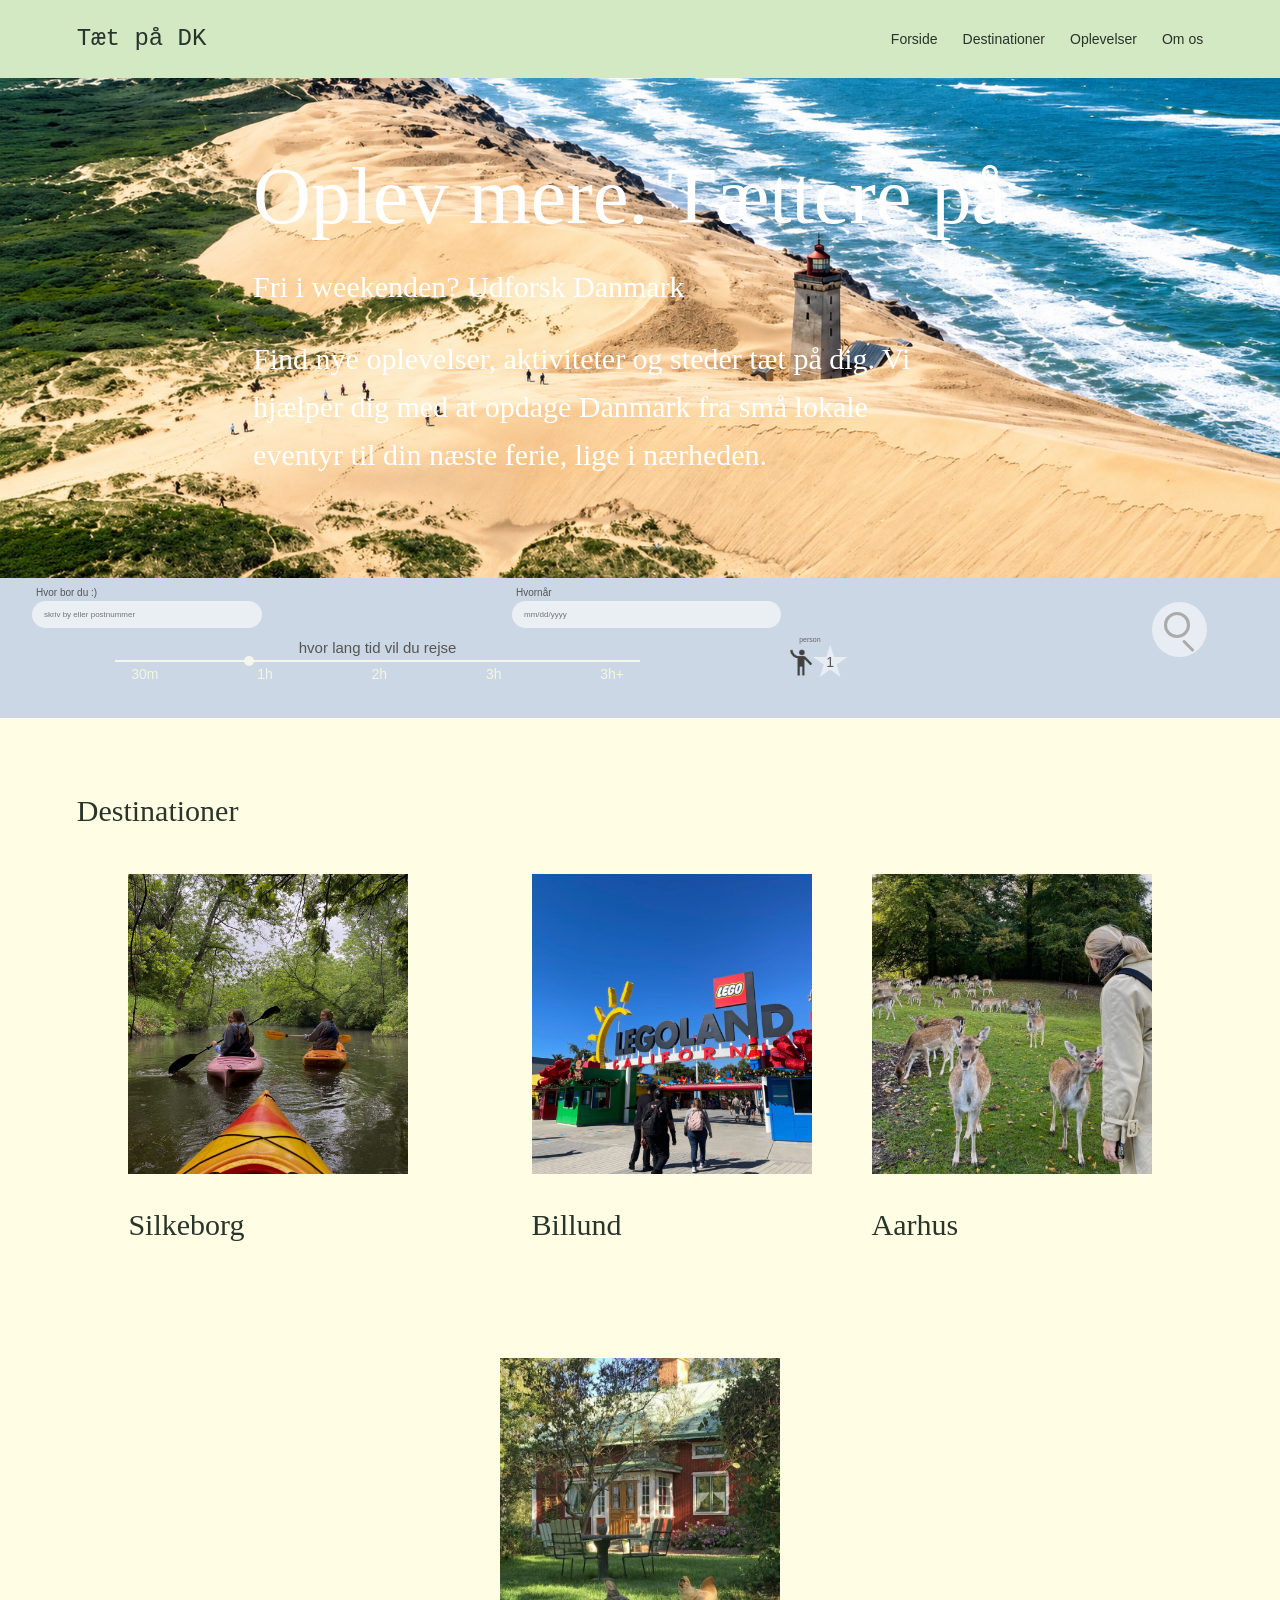
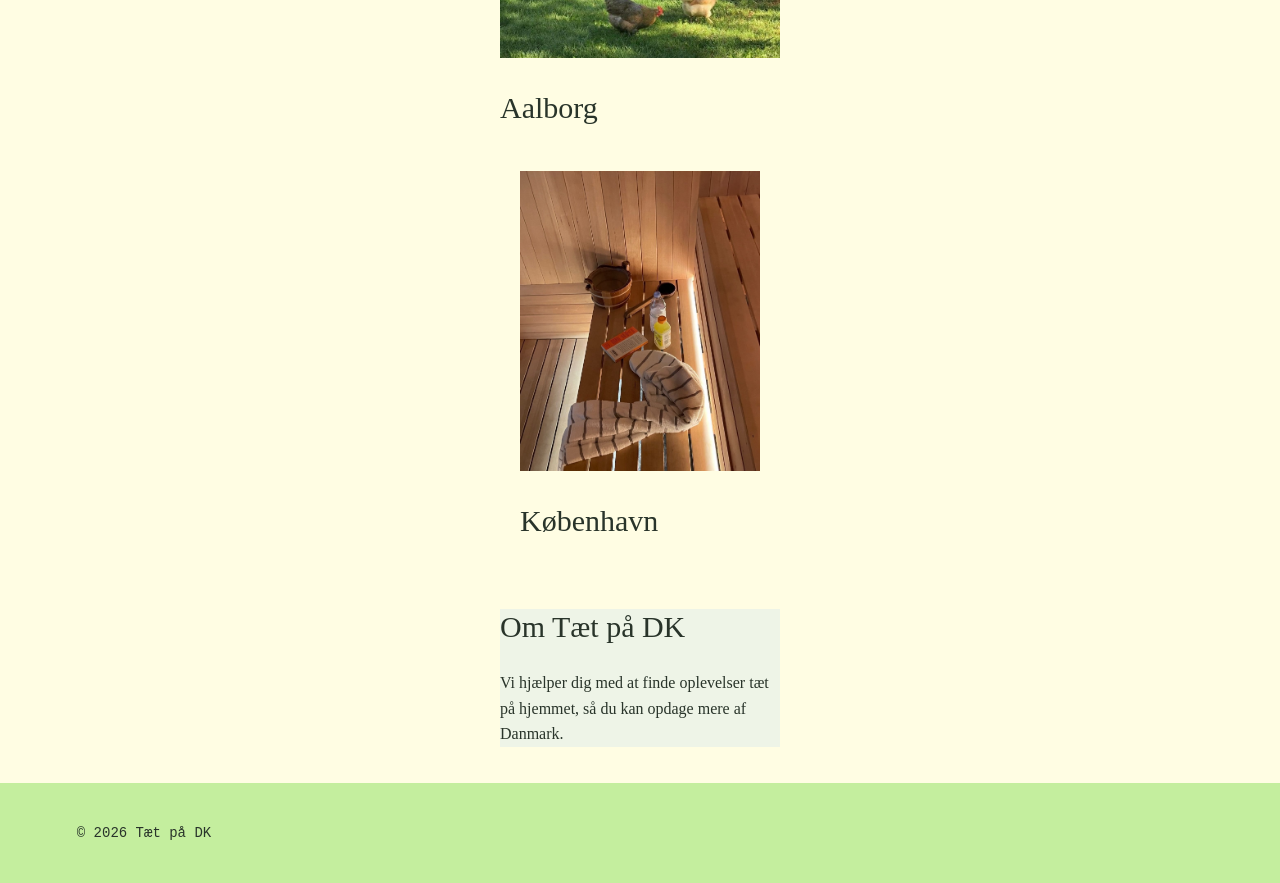
==== index.html @ 8f67522c "Update index.html" ====
<!DOCTYPE html>
<html lang="da">
<head>
  <meta charset="UTF-8">
  <meta name="viewport" content="width=device-width, initial-scale=1">
  <link rel="stylesheet" href="style.css">
  <title>Tæt på DK</title>
</head>
<body>

  <header>
    <a href="index.html">Tæt på DK</a>

    <nav>
      <a href="index.html">Forside</a>
      <a href="destinationer.html">Destinationer</a>
      <a href="oplevelser.html">Oplevelser</a>
      <a href="om-os.html">Om os</a>
    </nav>
  </header>

  <main>
    <section class="hero">
  <div class="hero-text">
      <h1>Oplev mere. Tættere på.</h1>
      <h2>Fri i weekenden? Udforsk Danmark</h2>
      <p>
        Find nye oplevelser, aktiviteter og steder tæt på dig. Vi hjælper dig med at opdage Danmark  fra små lokale eventyr til din næste ferie, lige i nærheden.
      </p>
    </section>
  </div> 
<div class="search-panel">

  <div class="location-box">
    <label for="location">Hvor bor du :)</label>
    <input
      id="location"
      type="text"
      placeholder="skriv by eller postnummer"
    >
  </div>


  <div class="date-box">
    <label for="date">Hvornår</label>
    <input
      id="date"
      type="text"
      placeholder="mm/dd/yyyy"
    >
  </div>


  <div class="travel-box">

    <div class="travel-title">
      hvor lang tid vil du rejse
    </div>

    <input
      id="travelTime"
      type="range"
      min="0"
      max="4"
      step="1"
      value="1"
    >

    <div class="time-labels">
      <span>30m</span>
      <span>1h</span>
      <span>2h</span>
      <span>3h</span>
      <span>3h+</span>
    </div>

  </div>


  <div class="person-box">

    <div class="person-label">person</div>

    <div class="person-row">

      <img src="guy.png"
      class="person-icon"
      alt=""
      >

      <div class="star">
        <input
          id="persons"
          type="number"
          value="1"
          min="1"
          max="99"
        >
      </div>

    </div>

  </div>


  <button class="search-button" type="button">
    <span class="search-icon"></span>
  </button>

</div>

</div>
    <section id="destinationer">
      <h2>Destinationer</h2>
       <div class="cards">
    <div class="card">
      <img src="kayak.jpg" alt="kajak i silkeborg">
      <h2>Silkeborg</h2>
    </div>
        <div class="cards">
    <div class="card">
      <img src="legoland.jpg" alt="legoland i Billund">
      <h2>Billund</h2>
    </div>
        <div class="cards">
    <div class="card">
      <img src="deer.jpg" alt="Deer I Aarhus">
      <h2>Aarhus</h2>
    </div>
    </section>
    <div class="cards">
    <div class="card">
      <img src="summerhus.jpg" alt="Sommerhus I Aalborg">
      <h2>Aalborg</h2>
        <div class="cards">
    <div class="card">
      <img src="saunagus.jpg" alt="saunagus i København">
      <h2>København</h2>
    </div>
    </div>
   
    <section id="om-os">
      <h2>Om Tæt på DK</h2>
      <p>
        Vi hjælper dig med at finde oplevelser tæt på hjemmet,
        så du kan opdage mere af Danmark.
      </p>
    </section>
  </main>

  <footer>
    <p>&copy; 2026 Tæt på DK</p>
  </footer>

</body>
</html>
---- style.css ----
* {
  box-sizing: border-box;
}

html {
  scroll-behavior: smooth;
}

body {
  margin: 0;
  background-color: #fffde3;
  color: #29342a;
  font-family: Georgia, "Times New Roman", serif;
  line-height: 1.6;
}

header {
  display: flex;
  justify-content: space-between;
  align-items: center;
  gap: 20px;
  padding: 20px 6%;
  background-color: #d2e9c4;
}

header > a {
  color: #29342a;
  font-family: "Courier New", monospace;
  font-size: 24px;
  text-decoration: none;
}

nav {
  display: flex;
  flex-wrap: wrap;
  gap: 25px;
}

nav a {
  color: #29342a;
  font-family: Arial, sans-serif;
  font-size: 14px;
  text-decoration: none;
}

nav a:hover {
  text-decoration: underline;
}


main > section {
  padding: 50px 6%;
}

h1,
h2,
h3 {
  line-height: 1.2;
  font-weight: normal;
}

h1 {
  margin-top: 0;
  font-size: 48px;
}

h2 {
  font-size: 30px;
}

h3 {
  font-size: 24px;
}

p {
  max-width: 700px;
}

main > section:first-child {
  padding-top: 70px;
  padding-bottom: 70px;
  background-color: #b8cbb0;
}

main > section:first-child > a {
  display: inline-block;
  margin-top: 15px;
  padding: 12px 24px;
  border-radius: 25px;
  background-color: #fffde3;
  color: #29342a;
  text-decoration: none;
}

main > section:first-child > a:hover {
  background-color: #d2e9c4;
}

#destinationer ul {
  display: flex;
  flex-wrap: wrap;
  gap: 20px;
  padding: 0;
  list-style: none;
}

#destinationer li {
  padding: 20px 35px;
  background-color: #d2e9c4;
}

#oplevelser {
  display: grid;
  grid-template-columns: repeat(3, 1fr);
  gap: 25px;
}

#oplevelser > h2 {
  grid-column: 1 / -1;
  margin-top: 0;
}

article {
  padding: 25px;
  background-color: #d8e9ed;
}

article h3 {
  margin-top: 0;
}


#om-os {
  background-color: #eef4e7;
}


footer {
  padding: 25px 6%;
  background-color: #c4ee9e;
  font-family: "Courier New", monospace;
  font-size: 14px;
}


a:focus-visible {
  outline: 5px solid #476a39;
  outline-offset: 5px;
}
.cards {
  display: flex;
  justify-content: space-around;
  gap: 20px;
}

.card {
  background-color:FFFFDA;
  width: 320px;
  padding: 20px;
}

.card img {
   width: 100%;
  height: 300px;

  object-fit: cover;
}

@media (max-width: 700px) {
  header {
    flex-direction: column;
    align-items: flex-start;
  }

  nav {
    gap: 15px;
  }

  h1 {
    font-size: 34px;
  }

  main > section {
    padding: 35px 6%;
  }

  #oplevelser {
    grid-template-columns: 1fr;
  }
}
* {
  box-sizing: border-box;
}



.search-panel {
  position: relative;
  width: 100%;
  height: 140px;
  background: #cbd7e4;
  color: #555;
  font-family: Arial, Helvetica, sans-serif;
}



.location-box {
  position: absolute;
  left: 2.5%;
  top: 10px;
  width: 18%;
}

.location-box label,
.date-box label {
  display: block;
  margin-left: 4px;
  margin-bottom: 3px;
  font-size: 10px;
  line-height: 1;
  color: #555;
}

.location-box input,
.date-box input {
  display: block;
  width: 100%;
  height: 27px;

  padding: 0 12px;

  border: 0;
  outline: 0;
  border-radius: 14px;

  background: rgba(255, 255, 255, 0.6);

  font-family: Arial, sans-serif;
  font-size: 8px;
  color: #555;
}


.date-box {
  position: absolute;
  left: 40%;
  top: 10px;
  width: 21%;
}



.travel-box {
  position: absolute;

  left: 9%;
  top: 62px;

  width: 41%;
}

.travel-title {
  margin-bottom: 5px;

  text-align: center;

  font-size: 15px;
  line-height: 1;
  color: #555;
}




.travel-box input[type="range"] {
  display: block;

  width: 100%;
  height: 2px;

  margin: 0;

  appearance: none;
  -webkit-appearance: none;

  border: 0;
  outline: 0;

  background: #f4f7e9;
}


.travel-box input[type="range"]::-webkit-slider-thumb {
  width: 10px;
  height: 10px;

  appearance: none;
  -webkit-appearance: none;

  border: 0;
  border-radius: 50%;

  background: #f5f5eb;

  cursor: pointer;
}

.travel-box input[type="range"]::-moz-range-thumb {
  width: 10px;
  height: 10px;

  border: 0;
  border-radius: 50%;

  background: #f5f5eb;
}


.time-labels {
  display: flex;
  justify-content: space-between;

  padding: 5px 16px 0;

  font-size: 14px;
  line-height: 1;

  color: #f3f7df;
}


.person-box {
  position: absolute;

  left: 61.5%;
  top: 58px;

  width: 75px;
}

.person-label {
  margin-left: 12px;
  margin-bottom: 0;

  font-size: 7px;
  line-height: 1;

  color: #666;
}

.person-row {
  display: flex;
  align-items: center;
}

.person-icon {
  display: block;

  width: 28px;
  height: 38px;

  object-fit: contain;

  position: relative;
  z-index: 2;
}


.star {
  display: flex;
  align-items: center;
  justify-content: center;

  width: 36px;
  height: 36px;

  margin-left: -3px;

  background: rgba(255, 255, 255, 0.55);

  clip-path: polygon(
    50% 0%,
    61% 35%,
    98% 35%,
    68% 56%,
    79% 91%,
    50% 70%,
    21% 91%,
    32% 56%,
    2% 35%,
    39% 35%
  );
}


.star input {
  width: 20px;

  padding: 0;

  border: 0;
  outline: 0;

  background: transparent;

  font-family: Arial, sans-serif;
  font-size: 14px;
  text-align: center;
  color: #555;
}

.star input::-webkit-inner-spin-button,
.star input::-webkit-outer-spin-button {
  -webkit-appearance: none;
  margin: 0;
}

.star input[type="number"] {
  -moz-appearance: textfield;
}


.search-button {
  position: absolute;

  right: 5.7%;
  top: 24px;

  width: 55px;
  height: 55px;

  padding: 0;

  border: 0;
  border-radius: 50%;

  background: rgba(255, 255, 255, 0.55);

  cursor: pointer;
}

.search-icon {
  position: absolute;

  left: 12px;
  top: 10px;

  width: 26px;
  height: 26px;

  border: 3px solid #aaa;
  border-radius: 50%;
}

.search-icon::after {
  content: "";

  position: absolute;

  width: 15px;
  height: 3px;

  right: -11px;
  bottom: -7px;

  border-radius: 2px;

  background: #aaa;

  transform: rotate(45deg);
  transform-origin: left center;
}


@media (max-width: 700px) {

  .search-panel {
    height: 400px;
  }

  .location-box {
    left: 5%;
    top: 15px;
    width: 42%;
  }

  .date-box {
    left: 53%;
    top: 15px;
    width: 42%;
  }

  .travel-box {
    left: 8%;
    top: 90px;
    width: 84%;
  }

  .person-box {
    left: 30%;
    top: 175px;
  }

  .search-button {
    right: 30%;
    top: 180px;
  }
}
.hero {
  width: 100%;
  height: 500px;

  background-image: url("coast2.png");
  background-size: cover;
  background-position: center;
  background-repeat: no-repeat;

  display: flex;
  align-items: center;
  justify-content: center;
}

.hero-text {
  text-align: left;
  color: white;
}

.hero h1 {
  font-size: 80px;
  margin: 0;
}

.hero p {
  font-size: 30px;
}
   
;
    top: 180px;
  }
}
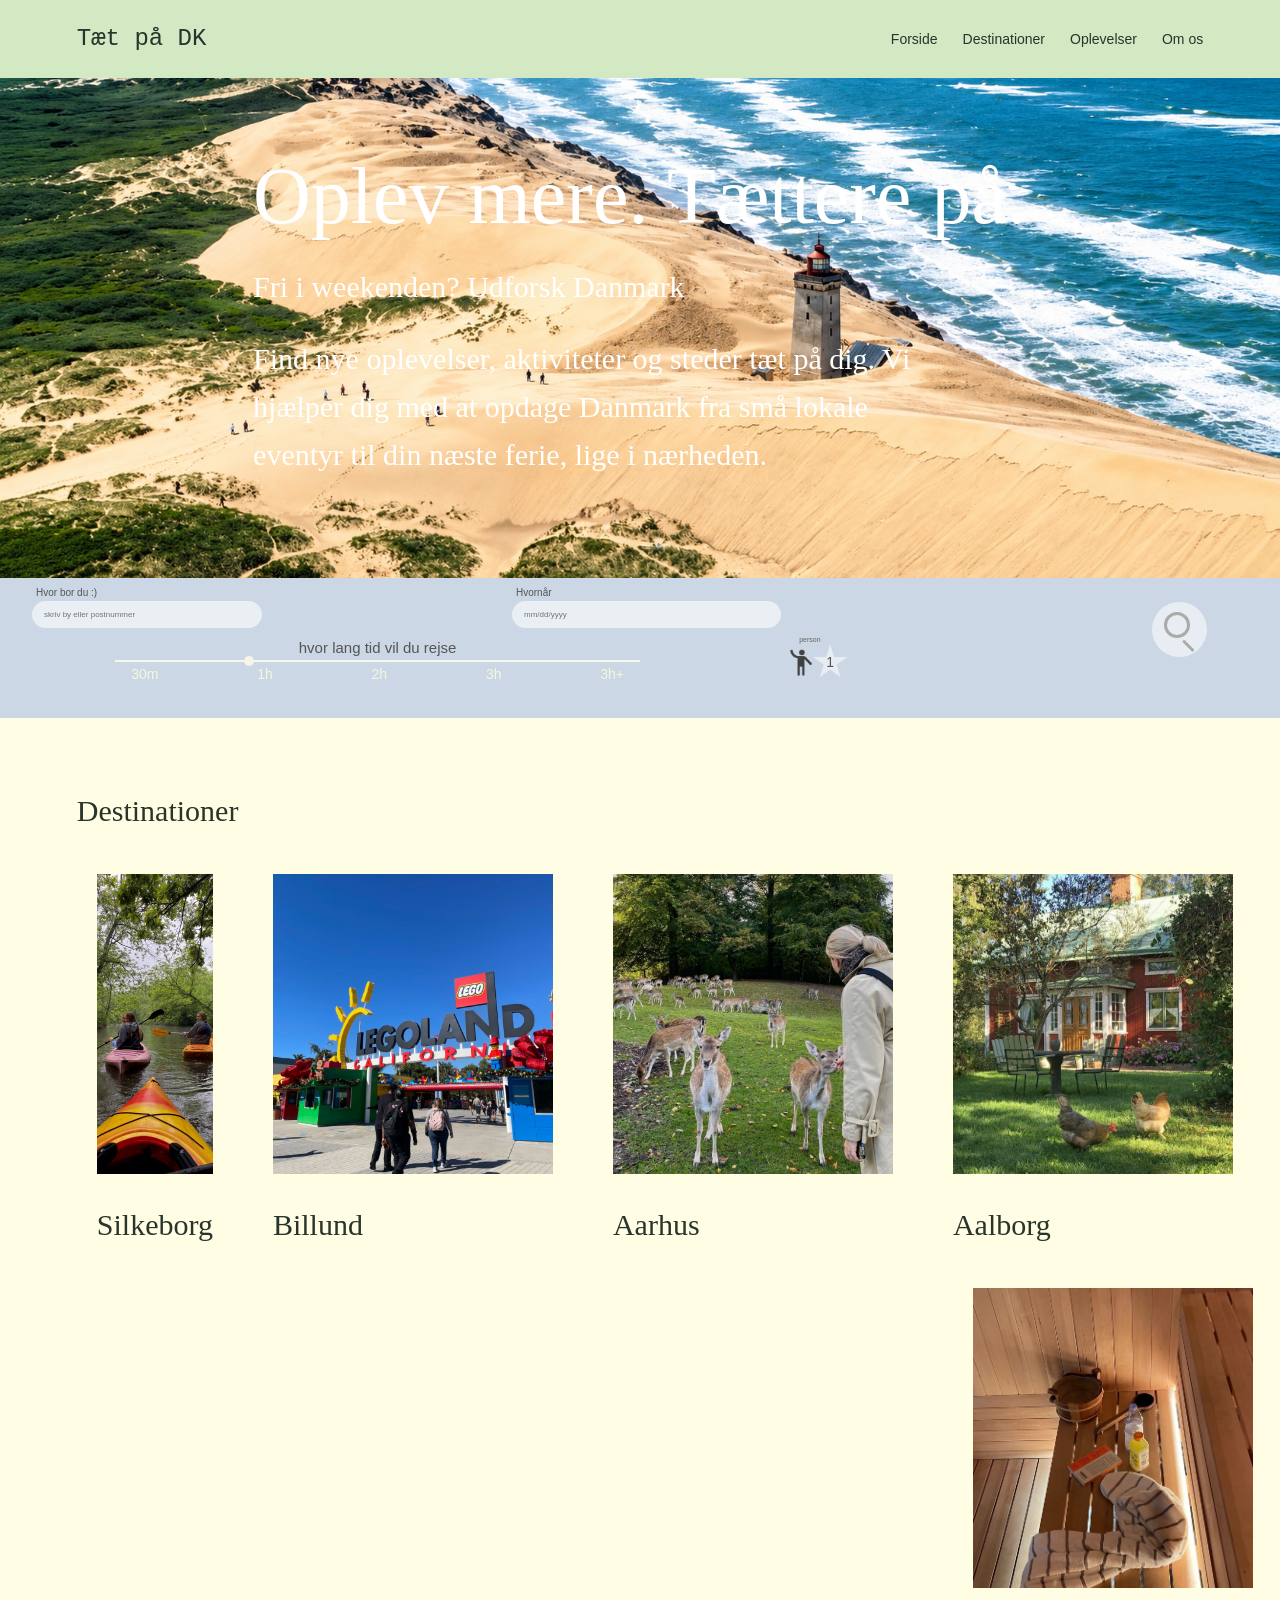
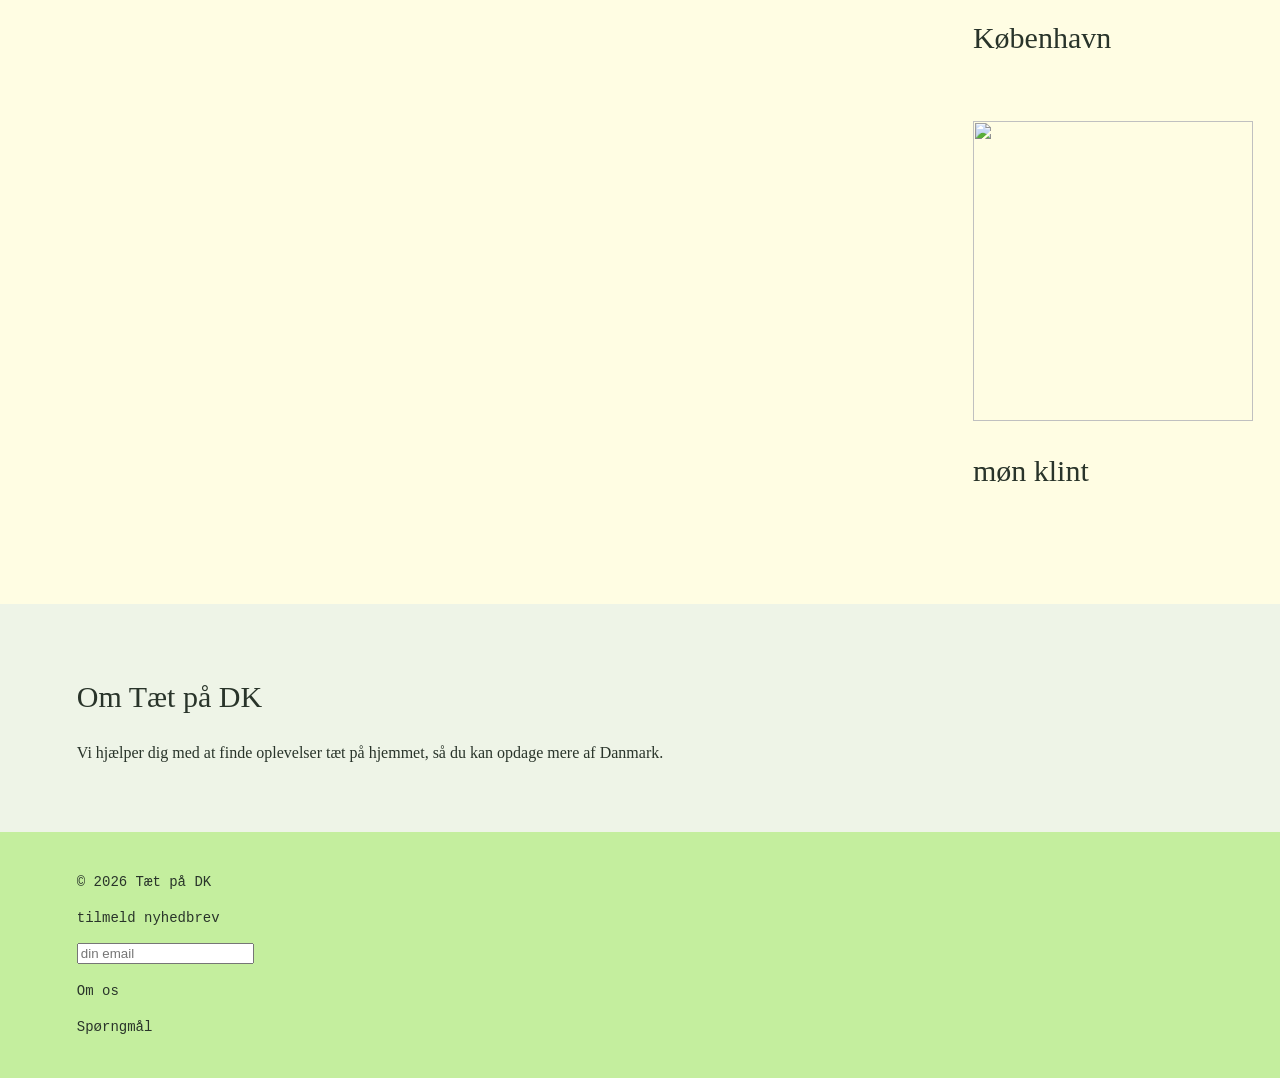
==== commit f684e25f: "Update index.html" ====
--- a/index.html
+++ b/index.html
@@ -112,7 +112,7 @@
 
 </div>
     <section id="destinationer">
-      <h2>Destinationer</h2>
+    <h2>Destinationer</h2>
        <div class="cards">
     <div class="card">
       <img src="kayak.jpg" alt="kajak i silkeborg">
@@ -128,18 +128,21 @@
       <img src="deer.jpg" alt="Deer I Aarhus">
       <h2>Aarhus</h2>
     </div>
-    </section>
     <div class="cards">
     <div class="card">
       <img src="summerhus.jpg" alt="Sommerhus I Aalborg">
       <h2>Aalborg</h2>
         <div class="cards">
+    </div>
     <div class="card">
       <img src="saunagus.jpg" alt="saunagus i København">
       <h2>København</h2>
     </div>
-    </div>
-   
+    <div class="card">
+      <img src="mns.png" alt="">
+      <h2>møn klint</h2>
+    </div> 
+   </section>
     <section id="om-os">
       <h2>Om Tæt på DK</h2>
       <p>
@@ -151,6 +154,15 @@
 
   <footer>
     <p>&copy; 2026 Tæt på DK</p>
+    <p>tilmeld nyhedbrev</p>
+     <input
+      id="location"
+      type="text"
+      placeholder="din email"
+    >
+    <p>Om os</p>
+    <p>Spørngmål</p>
+    
   </footer>
 
 </body>
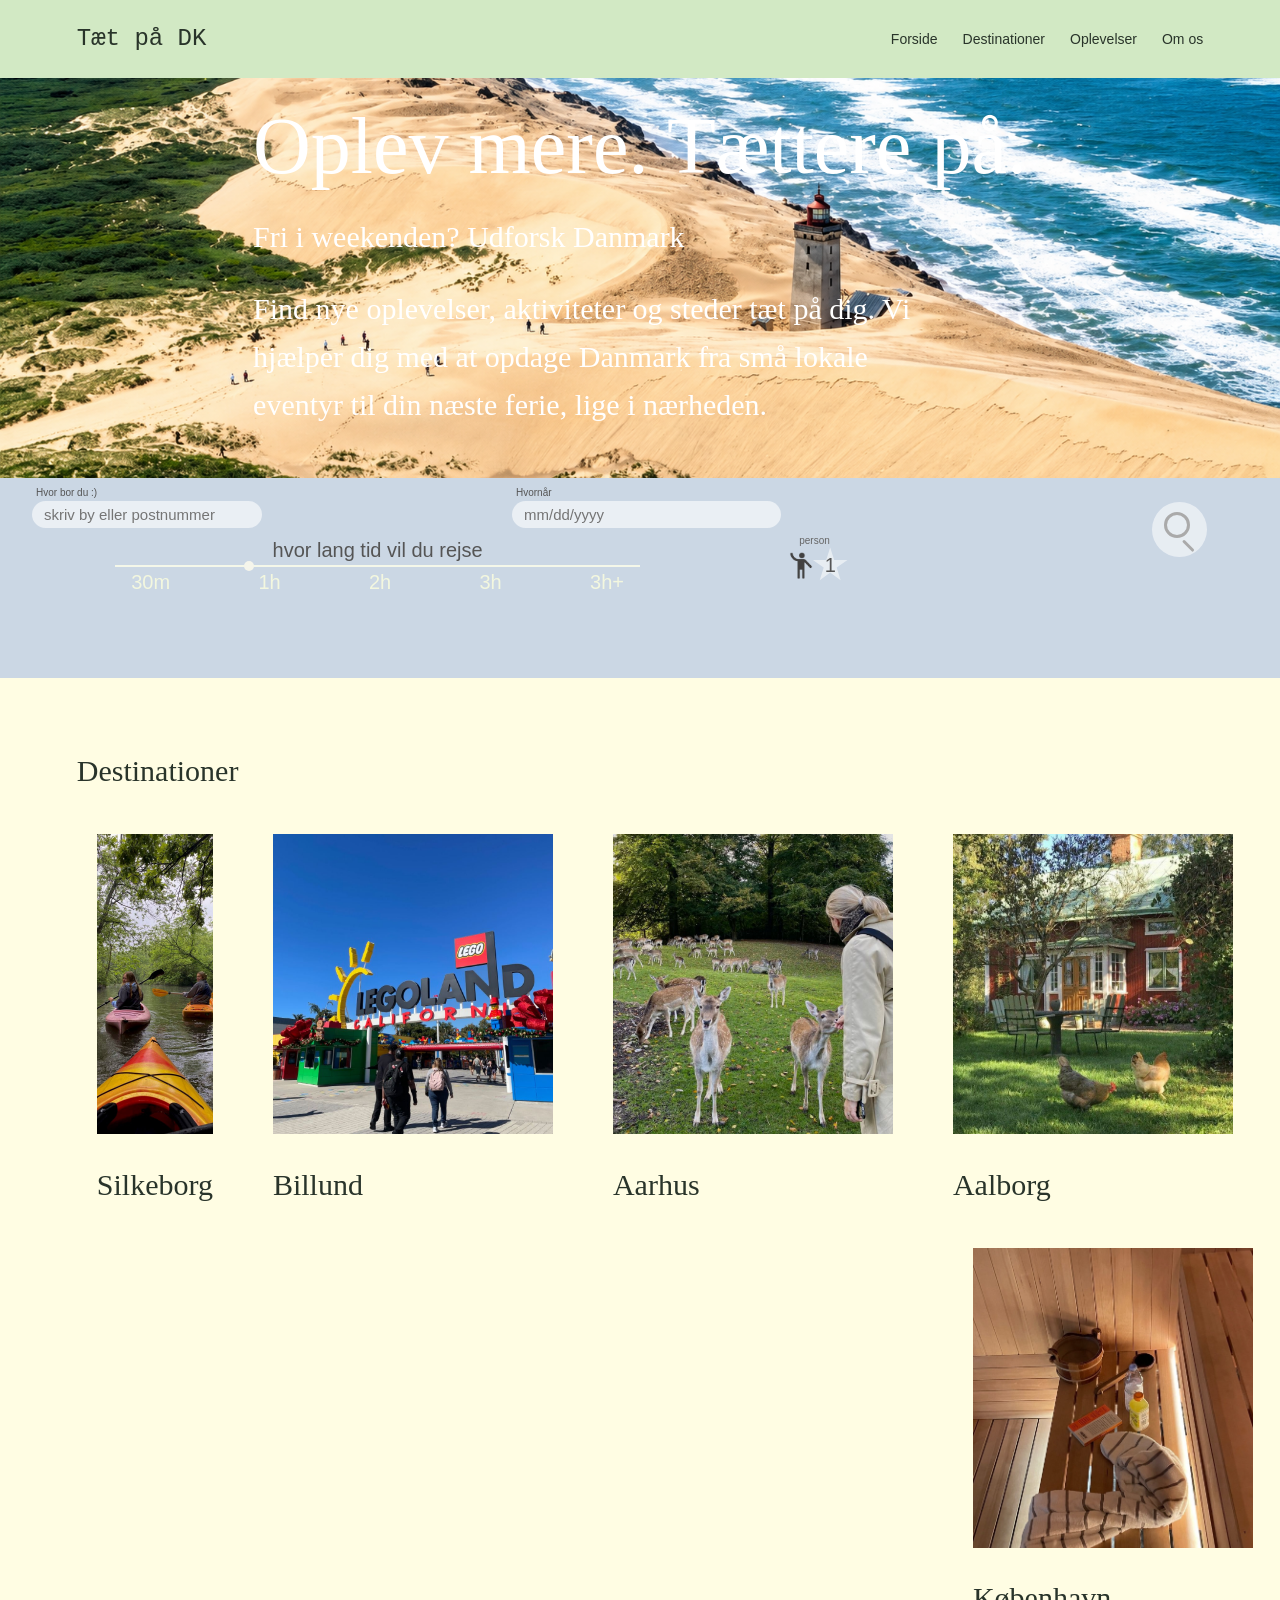
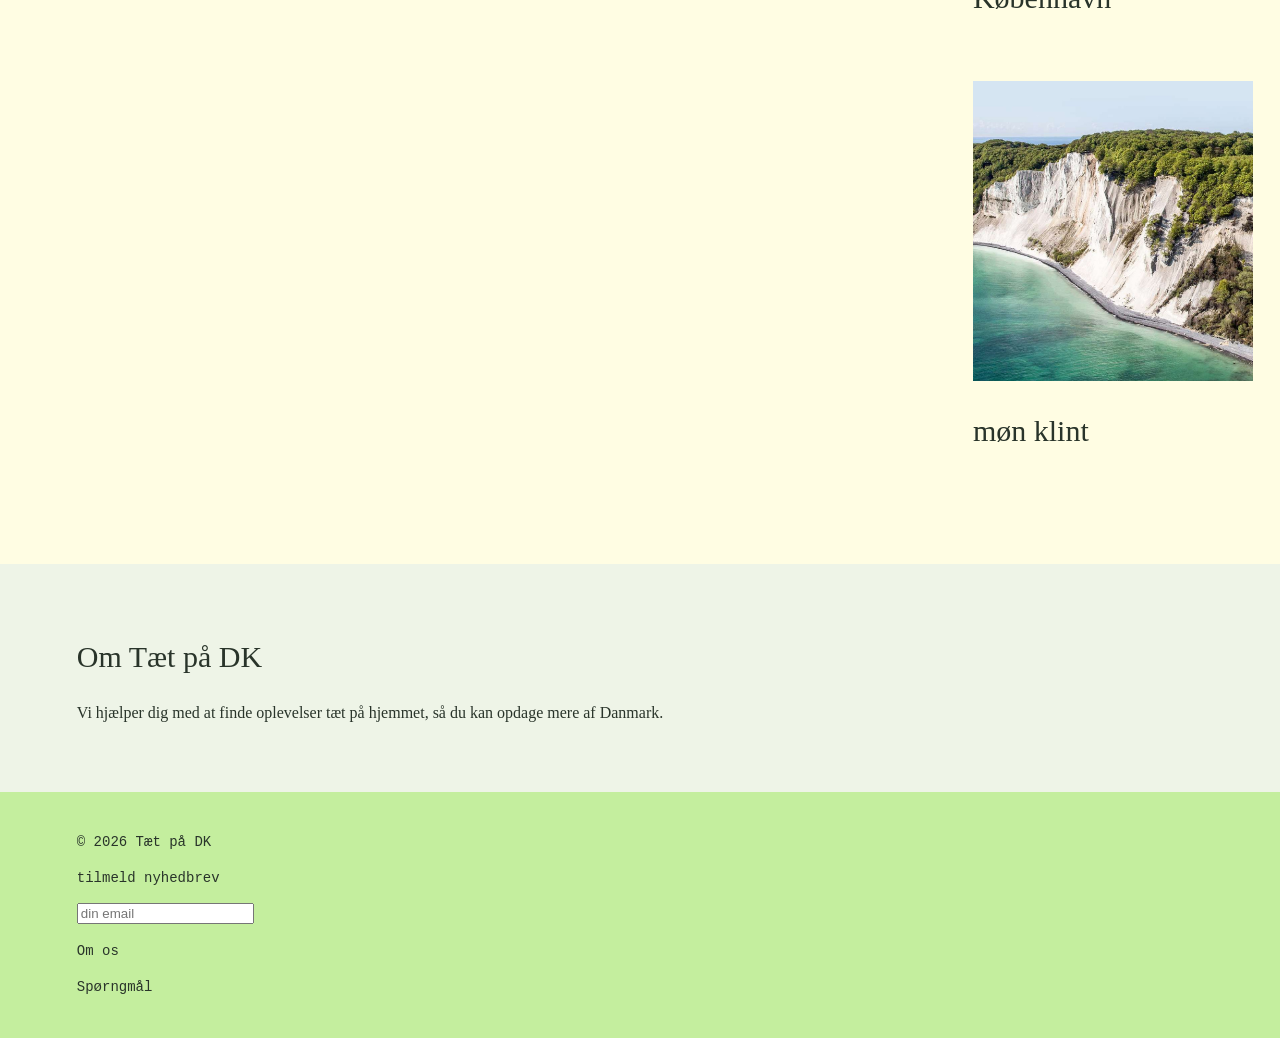
==== commit 4cf3e5eb: "Fix indentation for destination cards section" ====
--- a/index.html
+++ b/index.html
@@ -113,7 +113,7 @@
 </div>
     <section id="destinationer">
     <h2>Destinationer</h2>
-       <div class="cards">
+  <div class="cards">
     <div class="card">
       <img src="kayak.jpg" alt="kajak i silkeborg">
       <h2>Silkeborg</h2>
@@ -142,6 +142,7 @@
       <img src="mns.png" alt="">
       <h2>møn klint</h2>
     </div> 
+    </div>
    </section>
     <section id="om-os">
       <h2>Om Tæt på DK</h2>
--- a/style.css
+++ b/style.css
@@ -198,7 +198,7 @@
 .search-panel {
   position: relative;
   width: 100%;
-  height: 140px;
+  height: 200px;
   background: #cbd7e4;
   color: #555;
   font-family: Arial, Helvetica, sans-serif;
@@ -238,7 +238,7 @@
   background: rgba(255, 255, 255, 0.6);
 
   font-family: Arial, sans-serif;
-  font-size: 8px;
+  font-size: 15px;
   color: #555;
 }
 
@@ -266,7 +266,7 @@
 
   text-align: center;
 
-  font-size: 15px;
+  font-size: 20px;
   line-height: 1;
   color: #555;
 }
@@ -324,7 +324,7 @@
 
   padding: 5px 16px 0;
 
-  font-size: 14px;
+  font-size: 20px;
   line-height: 1;
 
   color: #f3f7df;
@@ -344,7 +344,7 @@
   margin-left: 12px;
   margin-bottom: 0;
 
-  font-size: 7px;
+  font-size: 10px;
   line-height: 1;
 
   color: #666;
@@ -406,7 +406,7 @@
   background: transparent;
 
   font-family: Arial, sans-serif;
-  font-size: 14px;
+  font-size: 20px;
   text-align: center;
   color: #555;
 }
@@ -477,7 +477,7 @@
 @media (max-width: 700px) {
 
   .search-panel {
-    height: 400px;
+    height: 500px;
   }
 
   .location-box {
@@ -510,7 +510,7 @@
 }
 .hero {
   width: 100%;
-  height: 500px;
+  height: 400px;
 
   background-image: url("coast2.png");
   background-size: cover;
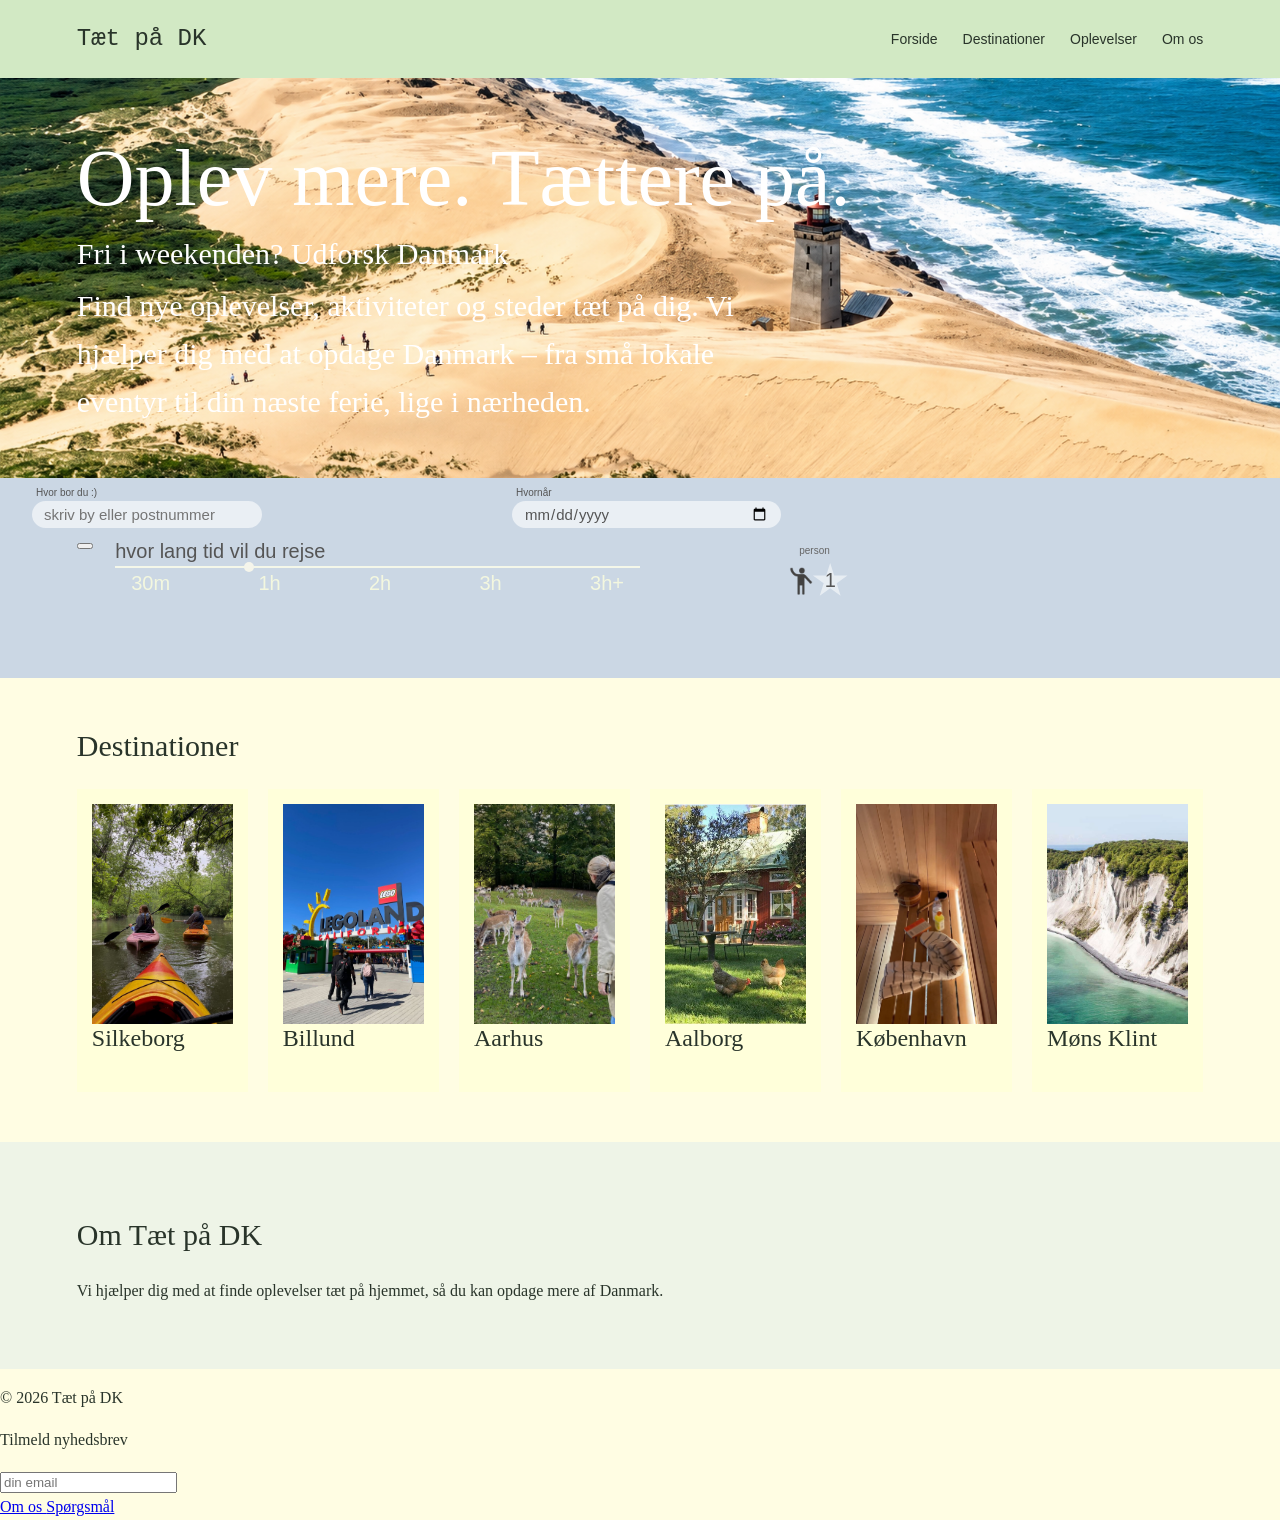
==== commit 56576689: "Update index.html" ====
--- a/index.html
+++ b/index.html
@@ -1,15 +1,21 @@
 <!DOCTYPE html>
 <html lang="da">
+
 <head>
   <meta charset="UTF-8">
-  <meta name="viewport" content="width=device-width, initial-scale=1">
+  <meta name="viewport" content="width=device-width, initial-scale=1.0">
+
+  <title>Tæt på DK</title>
+
   <link rel="stylesheet" href="style.css">
-  <title>Tæt på DK</title>
 </head>
+
 <body>
-
   <header>
-    <a href="index.html">Tæt på DK</a>
+
+    <a class="logo" href="index.html">
+      Tæt på DK
+    </a>
 
     <nav>
       <a href="index.html">Forside</a>
@@ -17,154 +23,197 @@
       <a href="oplevelser.html">Oplevelser</a>
       <a href="om-os.html">Om os</a>
     </nav>
+
   </header>
-
-  <main>
+<main>
     <section class="hero">
-  <div class="hero-text">
-      <h1>Oplev mere. Tættere på.</h1>
-      <h2>Fri i weekenden? Udforsk Danmark</h2>
-      <p>
-        Find nye oplevelser, aktiviteter og steder tæt på dig. -Vi hjælper dig med at opdage Danmark  fra små lokale eventyr til din næste ferie, lige i nærheden.
-      </p>
-    </section>
-  </div> 
-<div class="search-panel">
-
-  <div class="location-box">
-    <label for="location">Hvor bor du :)</label>
-    <input
-      id="location"
-      type="text"
-      placeholder="skriv by eller postnummer"
-    >
-  </div>
-
-
-  <div class="date-box">
-    <label for="date">Hvornår</label>
-    <input
-      id="date"
-      type="text"
-      placeholder="mm/dd/yyyy"
-    >
-  </div>
-
-
-  <div class="travel-box">
-
-    <div class="travel-title">
-      hvor lang tid vil du rejse
-    </div>
-
-    <input
-      id="travelTime"
-      type="range"
-      min="0"
-      max="4"
-      step="1"
-      value="1"
-    >
-
-    <div class="time-labels">
-      <span>30m</span>
-      <span>1h</span>
-      <span>2h</span>
-      <span>3h</span>
-      <span>3h+</span>
-    </div>
-
-  </div>
-
-
-  <div class="person-box">
-
-    <div class="person-label">person</div>
-
-    <div class="person-row">
-
-      <img src="guy.png"
-      class="person-icon"
-      alt=""
-      >
-
-      <div class="star">
-        <input
-          id="persons"
-          type="number"
+
+      <div class="hero-text">
+        <h1>Oplev mere. Tættere på.</h1>
+        <h2>
+          Fri i weekenden? Udforsk Danmark
+        </h2>
+        <p>
+          Find nye oplevelser, aktiviteter og steder tæt på dig.
+          Vi hjælper dig med at opdage Danmark – fra små lokale
+          eventyr til din næste ferie, lige i nærheden.
+        </p>
+
+      </div>
+    </section>
+    <section class="search-panel">
+
+      <div class="location-box">
+
+        <label for="location">
+          Hvor bor du :)
+        </label>
+        <input
+          id="location"
+          name="location"
+          type="text"
+          placeholder="skriv by eller postnummer">
+
+      </div>
+      <div class="date-box">
+
+        <label for="date">
+          Hvornår
+        </label>
+
+        <input
+          id="date"
+          name="date"
+          type="date">
+
+      </div>
+      <div class="travel-box">
+
+        <label
+          class="travel-title"
+          for="travelTime"
+        >
+          hvor lang tid vil du rejse
+        </label>
+
+        <input
+          id="travelTime"
+          name="travelTime"
+          type="range"
+          min="0"
+          max="4"
+          step="1"
           value="1"
-          min="1"
-          max="99"
-        >
-      </div>
-
-    </div>
-
-  </div>
-
-
-  <button class="search-button" type="button">
-    <span class="search-icon"></span>
-  </button>
-
-</div>
-
-</div>
+        >
+
+        <div class="time-labels">
+          <span>30m</span>
+          <span>1h</span>
+          <span>2h</span>
+          <span>3h</span>
+          <span>3h+</span>
+        </div>
+
+      </div>
+      <div class="person-box">
+
+        <label
+          class="person-label"
+          for="persons"
+        >
+          person
+        </label>
+        <div class="person-row">
+          <img src="guy.png" class="person-icon" alt="">
+
+          <div class="star">
+
+            <input
+              id="persons"
+              name="persons"
+              type="number"
+              value="1"
+              min="1"
+              max="99"
+              aria-label="Antal personer"
+            >
+          </div>
+
+        </div>
+
+      </div>
+      <button
+        class="search-button"
+        type="button"
+        aria-label="Søg">
+        <span class="search-icon"></span>
+      </button>
+    </section>
     <section id="destinationer">
-    <h2>Destinationer</h2>
-  <div class="cards">
-    <div class="card">
-      <img src="kayak.jpg" alt="kajak i silkeborg">
-      <h2>Silkeborg</h2>
-    </div>
-        <div class="cards">
-    <div class="card">
-      <img src="legoland.jpg" alt="legoland i Billund">
-      <h2>Billund</h2>
-    </div>
-        <div class="cards">
-    <div class="card">
-      <img src="deer.jpg" alt="Deer I Aarhus">
-      <h2>Aarhus</h2>
-    </div>
-    <div class="cards">
-    <div class="card">
-      <img src="summerhus.jpg" alt="Sommerhus I Aalborg">
-      <h2>Aalborg</h2>
-        <div class="cards">
-    </div>
-    <div class="card">
-      <img src="saunagus.jpg" alt="saunagus i København">
-      <h2>København</h2>
-    </div>
-    <div class="card">
-      <img src="mns.png" alt="">
-      <h2>møn klint</h2>
-    </div> 
-    </div>
-   </section>
+      <h2>Destinationer</h2>
+      <div class="cards">
+        <article class="card">
+          <img src="kayak.jpg" alt="Kajak i Silkeborg">
+          <h3>Silkeborg</h3>
+
+        </article>
+        <article class="card">
+          <img src="legoland.jpg" alt="Legoland i Billund">
+          <h3>Billund</h3>
+        </article>
+        <article class="card">
+          <img src="deer.jpg" alt="Hjorte i Aarhus">
+          <h3>Aarhus</h3>
+        </article>
+        <article class="card">
+          <img src="summerhus.jpg" alt="Sommerhus i Aalborg">
+          <h3>Aalborg</h3>
+        </article>
+        <article class="card">
+          <img src="saunagus.jpg" alt="Saunagus i København">
+          <h3>København</h3>
+        </article>
+        <article class="card">
+
+          <img src="mns.png"
+            alt="Møns Klint"
+          >
+          <h3>Møns Klint</h3>
+        </article>
+
+      </div>
+
+    </section>
+
     <section id="om-os">
+
       <h2>Om Tæt på DK</h2>
+
       <p>
         Vi hjælper dig med at finde oplevelser tæt på hjemmet,
         så du kan opdage mere af Danmark.
       </p>
+
     </section>
   </main>
-
   <footer>
-    <p>&copy; 2026 Tæt på DK</p>
-    <p>tilmeld nyhedbrev</p>
-     <input
-      id="location"
-      type="text"
-      placeholder="din email"
-    >
-    <p>Om os</p>
-    <p>Spørngmål</p>
-    
+
+    <div class="footer-content">
+
+      <div>
+        <p>&copy; 2026 Tæt på DK</p>
+      </div>
+
+      <div>
+
+        <p>Tilmeld nyhedsbrev</p>
+
+        <input
+          id="email"
+          name="email"
+          type="email"
+          placeholder="din email"
+        >
+
+      </div>
+
+      <div class="footer-links">
+
+        <a href="om-os.html">
+          Om os
+        </a>
+
+        <a href="#">
+          Spørgsmål
+        </a>
+
+      </div>
+
+    </div>
+
   </footer>
 
+
 </body>
+
 </html>
--- a/style.css
+++ b/style.css
@@ -15,12 +15,15 @@
   line-height: 1.6;
 }
 
+
 header {
   display: flex;
   justify-content: space-between;
   align-items: center;
   gap: 20px;
+
   padding: 20px 6%;
+
   background-color: #d2e9c4;
 }
 
@@ -30,7 +33,6 @@
   font-size: 24px;
   text-decoration: none;
 }
-
 nav {
   display: flex;
   flex-wrap: wrap;
@@ -48,7 +50,6 @@
   text-decoration: underline;
 }
 
-
 main > section {
   padding: 50px 6%;
 }
@@ -77,155 +78,80 @@
   max-width: 700px;
 }
 
-main > section:first-child {
-  padding-top: 70px;
-  padding-bottom: 70px;
-  background-color: #b8cbb0;
-}
-
-main > section:first-child > a {
-  display: inline-block;
-  margin-top: 15px;
-  padding: 12px 24px;
-  border-radius: 25px;
-  background-color: #fffde3;
-  color: #29342a;
-  text-decoration: none;
-}
-
-main > section:first-child > a:hover {
-  background-color: #d2e9c4;
-}
-
-#destinationer ul {
-  display: flex;
-  flex-wrap: wrap;
-  gap: 20px;
-  padding: 0;
-  list-style: none;
-}
-
-#destinationer li {
-  padding: 20px 35px;
-  background-color: #d2e9c4;
-}
-
-#oplevelser {
-  display: grid;
-  grid-template-columns: repeat(3, 1fr);
-  gap: 25px;
-}
-
-#oplevelser > h2 {
-  grid-column: 1 / -1;
-  margin-top: 0;
-}
-
-article {
-  padding: 25px;
-  background-color: #d8e9ed;
-}
-
-article h3 {
-  margin-top: 0;
-}
-
-
-#om-os {
-  background-color: #eef4e7;
-}
-
-
-footer {
-  padding: 25px 6%;
-  background-color: #c4ee9e;
-  font-family: "Courier New", monospace;
-  font-size: 14px;
-}
-
-
-a:focus-visible {
-  outline: 5px solid #476a39;
-  outline-offset: 5px;
-}
-.cards {
-  display: flex;
-  justify-content: space-around;
-  gap: 20px;
-}
-
-.card {
-  background-color:FFFFDA;
-  width: 320px;
-  padding: 20px;
-}
-
-.card img {
-   width: 100%;
-  height: 300px;
-
-  object-fit: cover;
-}
-
-@media (max-width: 700px) {
-  header {
-    flex-direction: column;
-    align-items: flex-start;
-  }
-
-  nav {
-    gap: 15px;
-  }
-
-  h1 {
-    font-size: 34px;
-  }
-
-  main > section {
-    padding: 35px 6%;
-  }
-
-  #oplevelser {
-    grid-template-columns: 1fr;
-  }
-}
-* {
-  box-sizing: border-box;
-}
-
-
+.hero {
+  width: 100%;
+  height: 400px;
+
+  padding: 0 6%;
+
+  background-image: url("coast2.png");
+  background-size: cover;
+  background-position: center;
+  background-repeat: no-repeat;
+
+  display: flex;
+  align-items: center;
+  justify-content: flex-start;
+}
+
+.hero-text {
+  color: white;
+  text-align: left;
+}
+
+.hero h1 {
+  margin: 0;
+  font-size: 80px;
+}
+
+.hero h2 {
+  margin: 10px 0;
+}
+
+.hero p {
+  margin: 10px 0 0;
+  font-size: 30px;
+}
 
 .search-panel {
   position: relative;
+
   width: 100%;
   height: 200px;
+
   background: #cbd7e4;
   color: #555;
+
   font-family: Arial, Helvetica, sans-serif;
 }
-
 
 
 .location-box {
   position: absolute;
+
   left: 2.5%;
   top: 10px;
+
   width: 18%;
 }
 
 .location-box label,
 .date-box label {
   display: block;
+
   margin-left: 4px;
   margin-bottom: 3px;
+
   font-size: 10px;
   line-height: 1;
+
   color: #555;
 }
 
 .location-box input,
 .date-box input {
   display: block;
+
   width: 100%;
   height: 27px;
 
@@ -242,15 +168,14 @@
   color: #555;
 }
 
-
 .date-box {
   position: absolute;
+
   left: 40%;
   top: 10px;
+
   width: 21%;
 }
-
-
 
 .travel-box {
   position: absolute;
@@ -268,11 +193,9 @@
 
   font-size: 20px;
   line-height: 1;
+
   color: #555;
 }
-
-
-
 
 .travel-box input[type="range"] {
   display: block;
@@ -290,7 +213,6 @@
 
   background: #f4f7e9;
 }
-
 
 .travel-box input[type="range"]::-webkit-slider-thumb {
   width: 10px;
@@ -317,19 +239,14 @@
   background: #f5f5eb;
 }
 
-
 .time-labels {
   display: flex;
   justify-content: space-between;
-
   padding: 5px 16px 0;
-
   font-size: 20px;
   line-height: 1;
-
   color: #f3f7df;
 }
-
 
 .person-box {
   position: absolute;
@@ -356,15 +273,15 @@
 }
 
 .person-icon {
+  position: relative;
+  z-index: 2;
+
   display: block;
 
   width: 28px;
   height: 38px;
 
   object-fit: contain;
-
-  position: relative;
-  z-index: 2;
 }
 
 
@@ -394,7 +311,6 @@
   );
 }
 
-
 .star input {
   width: 20px;
 
@@ -408,6 +324,7 @@
   font-family: Arial, sans-serif;
   font-size: 20px;
   text-align: center;
+
   color: #555;
 }
 
@@ -422,81 +339,88 @@
 }
 
 
-.search-button {
-  position: absolute;
-
-  right: 5.7%;
-  top: 24px;
-
-  width: 55px;
-  height: 55px;
-
-  padding: 0;
-
-  border: 0;
-  border-radius: 50%;
-
-  background: rgba(255, 255, 255, 0.55);
-
-  cursor: pointer;
-}
-
-.search-icon {
-  position: absolute;
-
-  left: 12px;
-  top: 10px;
-
-  width: 26px;
-  height: 26px;
-
-  border: 3px solid #aaa;
-  border-radius: 50%;
-}
-
-.search-icon::after {
-  content: "";
-
-  position: absolute;
-
-  width: 15px;
-  height: 3px;
-
-  right: -11px;
-  bottom: -7px;
-
-  border-radius: 2px;
-
-  background: #aaa;
-
-  transform: rotate(45deg);
-  transform-origin: left center;
-}
-
-
-@media (max-width: 700px) {
-
-  .search-panel {
-    height: 500px;
-  }
-
-  .location-box {
-    left: 5%;
-    top: 15px;
-    width: 42%;
-  }
-
-  .date-box {
-    left: 53%;
-    top: 15px;
-    width: 42%;
-  }
-
-  .travel-box {
-    left: 8%;
-    top: 90px;
-    width: 84%;
-  }
+
+
+#destinationer {
+  background-color: #fffde3;
+}
+
+#destinationer > h2 {
+  margin-top: 0;
+}
+
+.cards {
+  display: flex;
+  justify-content: space-between;
+  align-items: stretch;
+
+  gap: 20px;
+
+  width: 100%;
+}
+
+.card {
+  flex: 1;
+  min-width: 0;
+
+  padding: 15px;
+
+  background-color: #ffffda;
+}
+
+.card img {
+  display: block;
+
+  width: 100%;
+  height: 220px;
+
+  object-fit: cover;
+}
+
+.card h2 {
+  margin-bottom: 0;
+  font-size: 22px;
+}
+#oplevelser {
+  display: grid;
+
+  grid-template-columns: repeat(3, 1fr);
+
+  gap: 25px;
+}
+
+#oplevelser > h2 {
+  grid-column: 1 / -1;
+
+  margin-top: 0;
+}
+
+article {
+  padding: 25px;
+
+  background-color: #d8e9ed;
+}
+
+article h3 {
+  margin-top: 0;
+}
+
+#om-os {
+  background-color: #eef4e7;
+
+footer {
+  padding: 25px 6%;
+
+  background-color: #c4ee9e;
+
+  font-family: "Courier New", monospace;
+  font-size: 14px;
+}
+
+a:focus-visible {
+  outline: 5px solid #476a39;
+  outline-offset: 5px;
+}
 
   .person-box {
     left: 30%;
@@ -507,36 +431,8 @@
     right: 30%;
     top: 180px;
   }
-}
-.hero {
-  width: 100%;
-  height: 400px;
-
-  background-image: url("coast2.png");
-  background-size: cover;
-  background-position: center;
-  background-repeat: no-repeat;
-
-  display: flex;
-  align-items: center;
-  justify-content: center;
-}
-
-.hero-text {
-  text-align: left;
-  color: white;
-}
-
-.hero h1 {
-  font-size: 80px;
-  margin: 0;
-}
-
-.hero p {
-  font-size: 30px;
-}
-   
-;
-    top: 180px;
-  }
-}
+
+
+
+
+
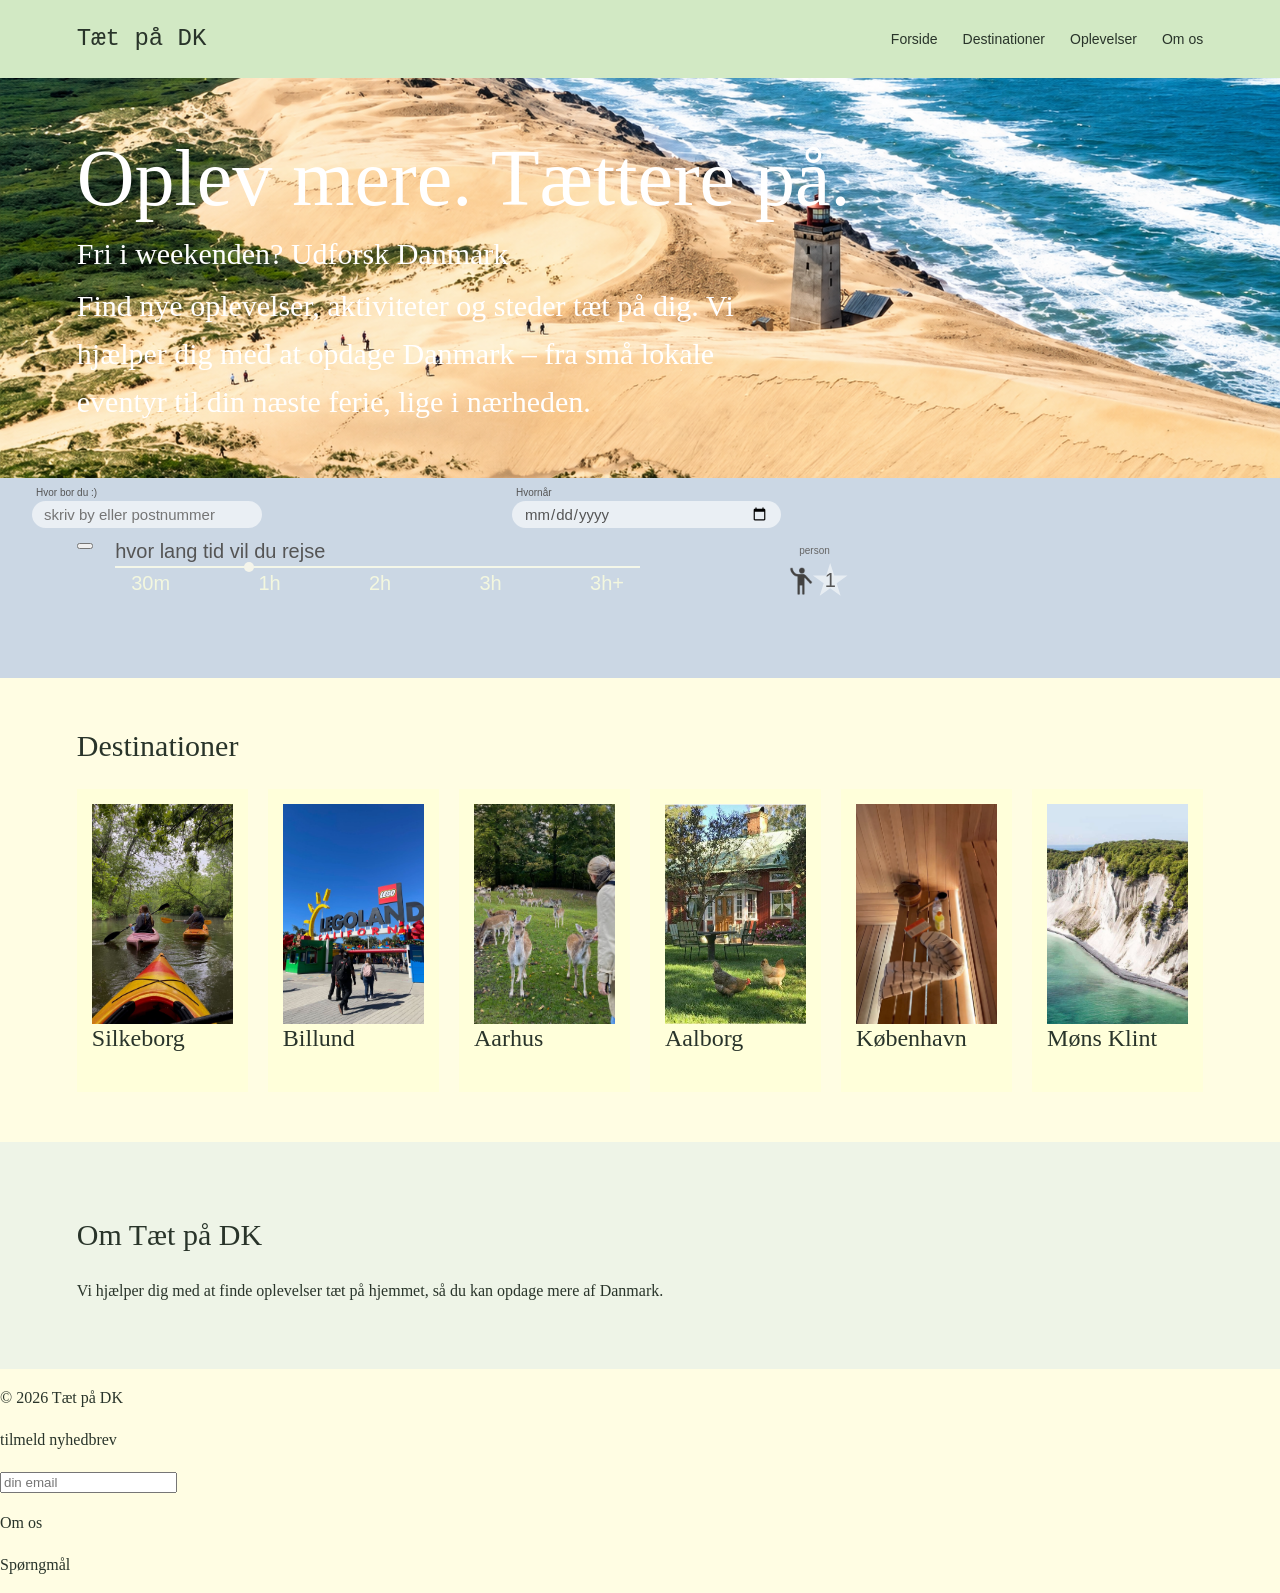
==== commit 79637b40: "Update index.html" ====
--- a/index.html
+++ b/index.html
@@ -133,31 +133,35 @@
       <h2>Destinationer</h2>
       <div class="cards">
         <article class="card">
+           <a href="destinationer.html">
           <img src="kayak.jpg" alt="Kajak i Silkeborg">
+           </a>
           <h3>Silkeborg</h3>
 
         </article>
         <article class="card">
-          <img src="legoland.jpg" alt="Legoland i Billund">
+           <a href="Billund.html">
+          <img src="legoland.jpg" alt="Legoland i Billund"> </a>
           <h3>Billund</h3>
         </article>
         <article class="card">
-          <img src="deer.jpg" alt="Hjorte i Aarhus">
+           <a href="Aarhus.html">
+          <img src="deer.jpg" alt="Hjorte i Aarhus"></a>
           <h3>Aarhus</h3>
         </article>
         <article class="card">
-          <img src="summerhus.jpg" alt="Sommerhus i Aalborg">
+           <a href="Aalborg.html">
+          <img src="summerhus.jpg" alt="Sommerhus i Aalborg"></a>
           <h3>Aalborg</h3>
         </article>
         <article class="card">
-          <img src="saunagus.jpg" alt="Saunagus i København">
+           <a href="CPH.html">
+          <img src="saunagus.jpg" alt="Saunagus i København"></a>
           <h3>København</h3>
         </article>
         <article class="card">
-
-          <img src="mns.png"
-            alt="Møns Klint"
-          >
+ <a href="mons.html">
+          <img src="mns.png" alt="Møns Klint"></a>
           <h3>Møns Klint</h3>
         </article>
 
@@ -176,43 +180,17 @@
 
     </section>
   </main>
-  <footer>
-
-    <div class="footer-content">
-
-      <div>
-        <p>&copy; 2026 Tæt på DK</p>
-      </div>
-
-      <div>
-
-        <p>Tilmeld nyhedsbrev</p>
-
-        <input
-          id="email"
-          name="email"
-          type="email"
-          placeholder="din email"
-        >
-
-      </div>
-
-      <div class="footer-links">
-
-        <a href="om-os.html">
-          Om os
-        </a>
-
-        <a href="#">
-          Spørgsmål
-        </a>
-
-      </div>
-
-    </div>
-
-  </footer>
-
+   <footer>
+    <p>&copy; 2026 Tæt på DK</p>
+    <p>tilmeld nyhedbrev</p>
+     <input
+      id="location"
+      type="text"
+      placeholder="din email"
+    >
+    <p>Om os</p>
+    <p>Spørngmål</p>
+   </footer>
 
 </body>
 
--- a/style.css
+++ b/style.css
@@ -338,7 +338,20 @@
   -moz-appearance: textfield;
 }
 
-
+.travel-box input[type="range"] {
+  display: block;
+  width: 100%;
+  height: 2px;
+  margin: 0;
+
+  appearance: none;
+  -webkit-appearance: none;
+
+  border: none;
+  outline: none;
+
+  background: #f4f7e9;
+}
 
 
 #destinationer {
@@ -407,7 +420,6 @@
 
 #om-os {
   background-color: #eef4e7;
-
 footer {
   padding: 25px 6%;
 
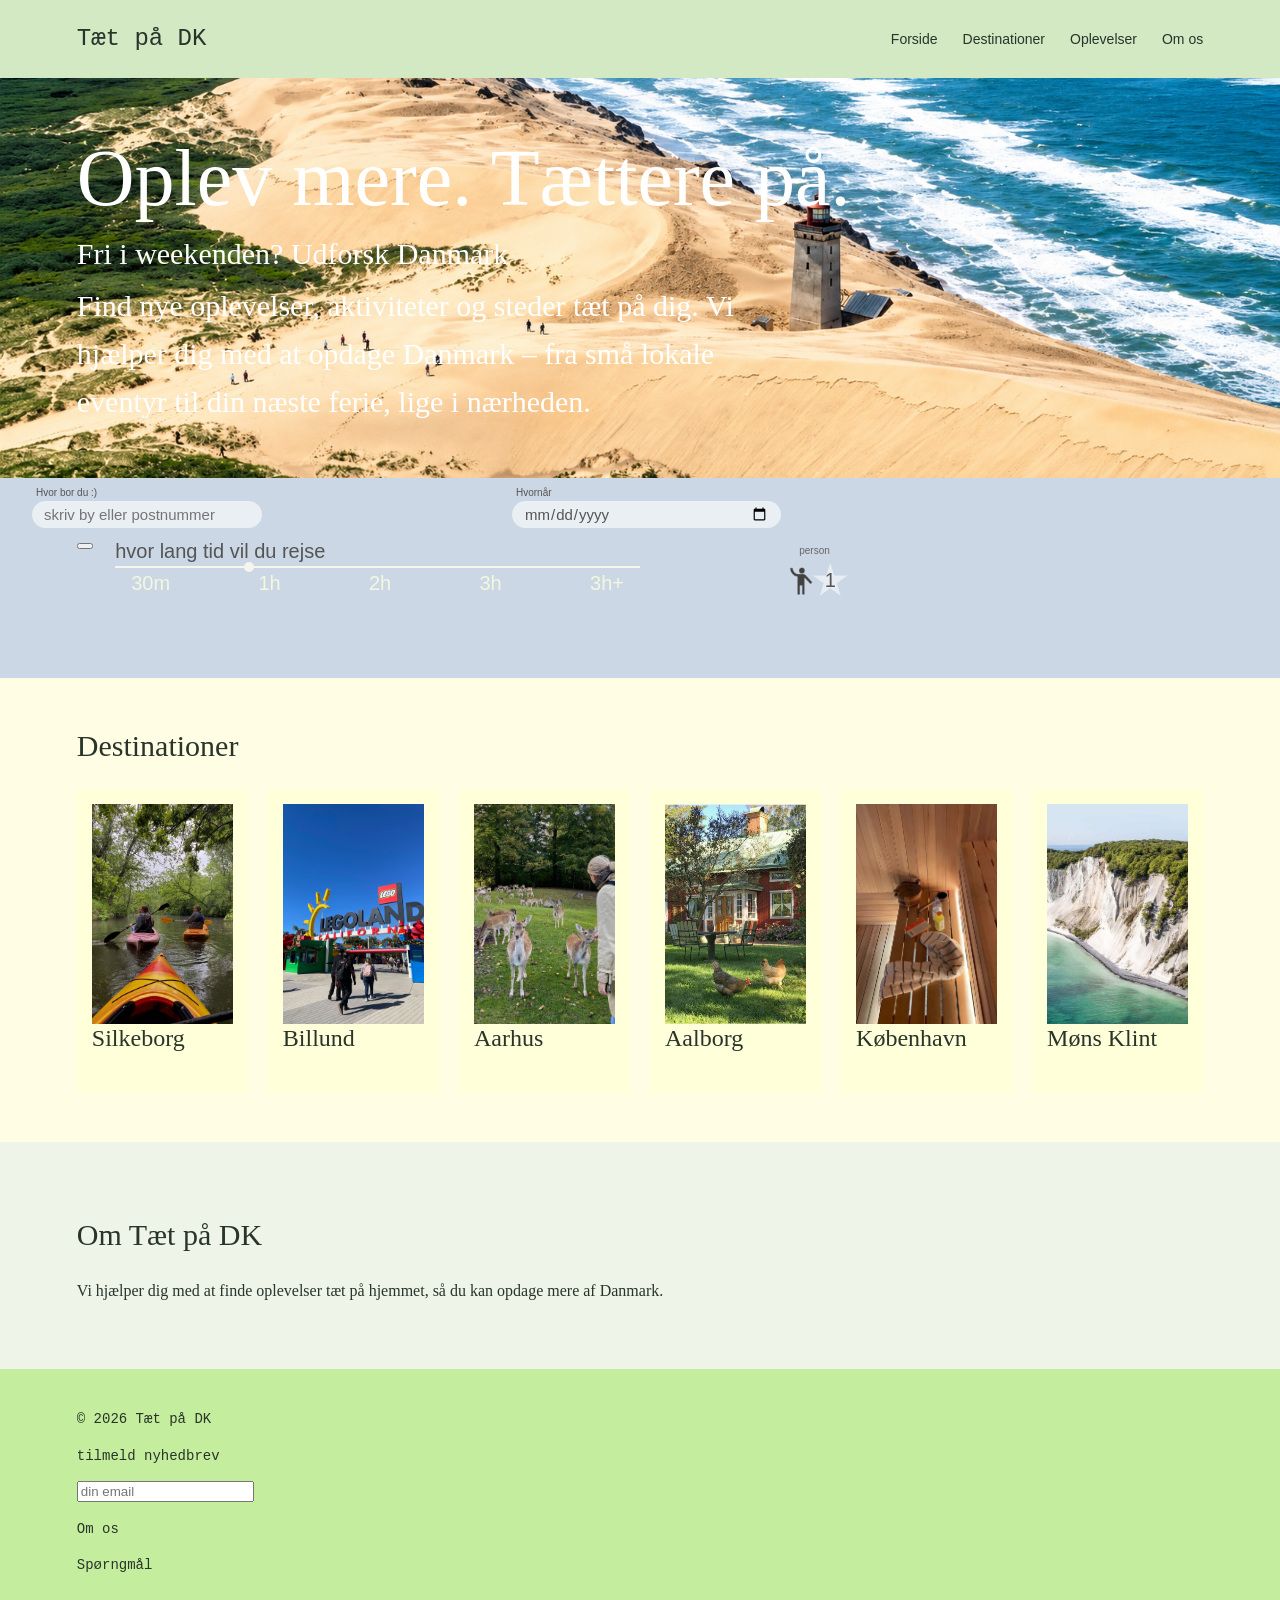
==== commit 0dd49d99: "Update index.html" ====
--- a/index.html
+++ b/index.html
@@ -123,11 +123,12 @@
 
       </div>
       <button
-        class="search-button"
-        type="button"
-        aria-label="Søg">
-        <span class="search-icon"></span>
-      </button>
+  class="search-button"
+  type="button"
+  aria-label="Søg"
+>
+  <span class="search-icon"></span>
+</button>
     </section>
     <section id="destinationer">
       <h2>Destinationer</h2>
--- a/style.css
+++ b/style.css
@@ -420,6 +420,7 @@
 
 #om-os {
   background-color: #eef4e7;
+}
 footer {
   padding: 25px 6%;
 
@@ -428,23 +429,14 @@
   font-family: "Courier New", monospace;
   font-size: 14px;
 }
-
 a:focus-visible {
   outline: 5px solid #476a39;
   outline-offset: 5px;
 }
 
-  .person-box {
-    left: 30%;
-    top: 175px;
-  }
-
-  .search-button {
-    right: 30%;
-    top: 180px;
-  }
-
-
-
-
-
+
+
+
+
+
+
